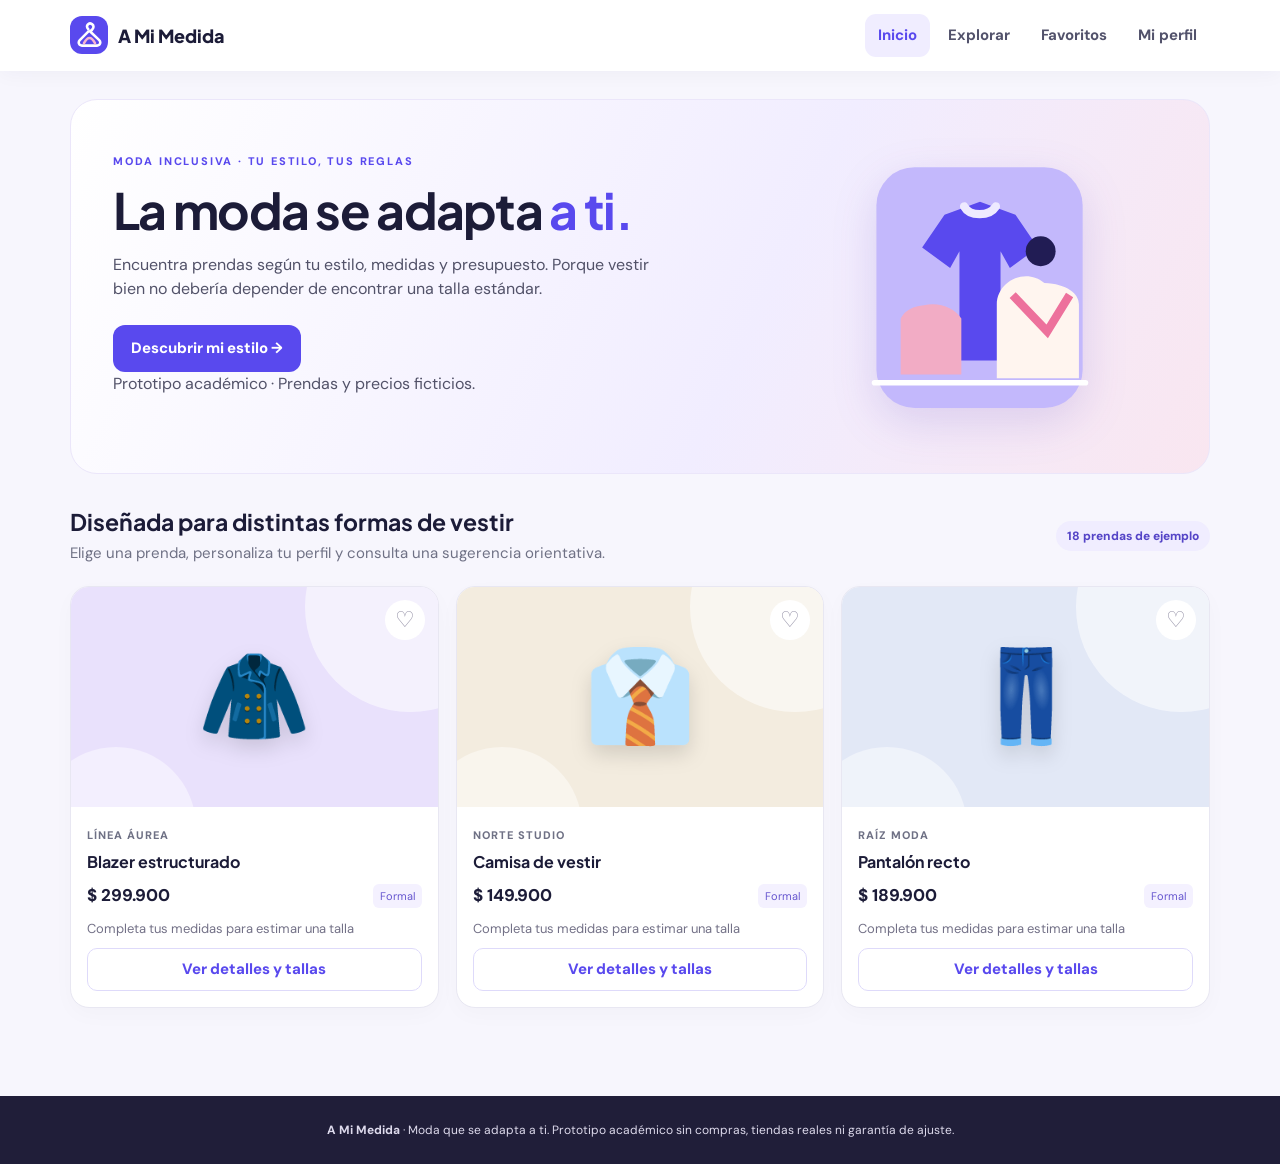
==== index.html @ e7fcc08e "Crear MVP funcional de A Mi Medida: catálogo, filtros, perfil y favoritos" ====
<!doctype html>
<html lang="es">
<head>
<meta charset="UTF-8">
<meta name="viewport" content="width=device-width,initial-scale=1">
<meta name="theme-color" content="#5949ee">
<meta name="description" content="A Mi Medida: descubre moda que se adapta a tu cuerpo, estilo y presupuesto. Prototipo universitario.">
<title>A Mi Medida | Moda que se adapta a ti</title>
<style>
@import url('https://fonts.googleapis.com/css2?family=DM+Sans:wght@400;500;600;700&family=Plus+Jakarta+Sans:wght@400;500;600;700;800&display=swap');
:root{--violet:#5949ee;--purple:#8250ee;--ink:#1c1c38;--muted:#6f7185;--soft:#f7f6fd;--pink:#ed719c;--border:#e8e7f2;--white:#fff}
*{box-sizing:border-box}html{scroll-behavior:smooth}body{margin:0;background:var(--soft);color:var(--ink);font:15px/1.5 'DM Sans',Arial,sans-serif}h1,h2,h3,.brand{font-family:'Plus Jakarta Sans',sans-serif}button,input,select{font:inherit}button{cursor:pointer}a{color:inherit;text-decoration:none}button:focus-visible,input:focus-visible,select:focus-visible{outline:3px solid #a39bff;outline-offset:2px}
.topbar{background:white;box-shadow:0 2px 20px #19183b0b;position:sticky;top:0;z-index:8}.header{max-width:1180px;margin:auto;padding:14px 20px;display:flex;align-items:center;justify-content:space-between;gap:20px}.brand{display:flex;align-items:center;gap:10px;font-size:18px;font-weight:800;white-space:nowrap}.mark{width:38px;height:38px;display:grid;place-items:center;border-radius:12px;background:var(--violet);color:white}.mark svg{width:27px}.nav{display:flex;align-items:center;gap:5px}.nav button{background:transparent;border:0;border-radius:11px;padding:10px 13px;color:#52526b;font-weight:700}.nav button.active,.nav button:hover{color:var(--violet);background:#f0edff}.shell{max-width:1180px;margin:0 auto;padding:28px 20px 50px}.hero{background:linear-gradient(115deg,#fff 0%,#f1edff 60%,#f9e6f0 100%);border:1px solid #ebe6fa;border-radius:27px;padding:42px;display:grid;grid-template-columns:1.4fr .8fr;align-items:center;gap:24px;overflow:hidden}.eyebrow{text-transform:uppercase;letter-spacing:1.8px;font-size:11px;font-weight:800;color:var(--violet)}h1{font-size:clamp(30px,4vw,50px);line-height:1.14;letter-spacing:-1.7px;margin:12px 0 15px}h1 span{color:var(--violet)}.hero p{max-width:560px;color:#525269;font-size:16px;margin:0 0 24px}.btn{border:0;border-radius:12px;padding:12px 18px;font-weight:800;background:var(--violet);color:white;display:inline-flex;align-items:center;justify-content:center;gap:7px}.btn:hover{background:#4436d0}.btn-light{background:white;color:var(--violet);border:1px solid #cfcafb}.btn-light:hover{background:#f5f2ff}.hero-graphic{display:flex;justify-content:center}.hero-graphic svg{width:min(100%,280px);filter:drop-shadow(0 14px 22px #4730b926)}.note{font-size:12px;color:#7a7790;margin:14px 0 0}.section-head{margin:31px 0 18px;display:flex;align-items:center;justify-content:space-between;gap:16px}.section-head h2{font-size:23px;margin:0}.section-head p{margin:3px 0;color:var(--muted)}.pill{border-radius:999px;background:#f0edff;color:#5545c7;font-size:12px;font-weight:800;padding:6px 11px;white-space:nowrap}.toolbar{display:grid;grid-template-columns:2fr repeat(3,1fr);gap:12px;background:white;border:1px solid var(--border);padding:16px;border-radius:18px;margin:16px 0}.field{display:flex;flex-direction:column;gap:5px}.field label{font-size:12px;font-weight:800;color:#595972}input,select{border:1px solid #dcdbe8;border-radius:10px;padding:12px;width:100%;color:var(--ink);background:white;min-width:0}.cards{display:grid;grid-template-columns:repeat(3,minmax(0,1fr));gap:17px}.card{border:1px solid var(--border);background:white;border-radius:19px;overflow:hidden;box-shadow:0 7px 22px #17173506}.art{height:220px;background:var(--shade);display:grid;place-items:center;position:relative;overflow:hidden}.art:before,.art:after{content:"";position:absolute;border-radius:50%;background:#fff8;width:210px;height:210px;top:-85px;right:-77px}.art:after{width:160px;height:160px;top:auto;right:auto;bottom:-100px;left:-35px;background:#ffffff70}.garment{position:relative;z-index:1;filter:drop-shadow(0 9px 10px #0002);font-size:90px;line-height:1}.fav{position:absolute;z-index:2;right:13px;top:13px;border:0;border-radius:50%;width:40px;height:40px;font-size:22px;color:#9693a8;background:#fff;display:grid;place-items:center}.fav.on{color:#e3538c}.card-body{padding:16px}.brandname{font-size:11px;text-transform:uppercase;letter-spacing:1px;font-weight:800;color:var(--muted)}.card h3{margin:5px 0 4px;font-size:16px}.meta{display:flex;justify-content:space-between;gap:10px;align-items:center;margin:9px 0}.price{font-size:17px;font-weight:800}.tag{display:inline-flex;align-items:center;border-radius:6px;background:#f4f1ff;color:#6656cf;font-size:11px;padding:4px 7px}.card p{color:#737187;font-size:13px;margin:10px 0}.details-btn{width:100%;border:1px solid #dedafa;background:white;color:var(--violet);font-weight:800;padding:9px;border-radius:10px}.details-btn:hover{background:#f5f2ff}.empty{text-align:center;background:white;border:1px dashed #ccc7e8;border-radius:16px;padding:50px 20px}.empty h3{margin:8px 0}.empty p{color:var(--muted)}.panel{max-width:770px;background:white;border:1px solid var(--border);border-radius:20px;padding:28px}.panel p{color:var(--muted)}.form-grid{display:grid;grid-template-columns:repeat(2,1fr);gap:16px}.form-actions{display:flex;gap:10px;margin-top:23px;flex-wrap:wrap}.form-note{background:#f5f2ff;color:#5d5690;padding:14px;border-radius:11px;font-size:13px;margin:16px 0}.success{color:#24805a;font-weight:700}.hidden{display:none!important}footer{background:#201e39;color:#dddaec;padding:25px 20px;margin-top:38px;text-align:center;font-size:12px}.modal-overlay{position:fixed;inset:0;background:#16122aaf;z-index:10;display:grid;place-items:center;padding:16px}.modal{background:white;max-width:660px;width:100%;max-height:93vh;overflow:auto;border-radius:20px;padding:28px;position:relative}.modal-close{position:absolute;top:12px;right:14px;border:0;background:#f3f1fc;border-radius:50%;height:36px;width:36px;font-size:22px}.detail-top{display:grid;grid-template-columns:170px 1fr;gap:23px;align-items:center}.detail-art{border-radius:15px;min-height:200px;display:grid;place-items:center;font-size:88px;background:var(--shade)}.small{font-size:12px;color:var(--muted)}.sizes{border-collapse:collapse;width:100%;font-size:13px;margin:14px 0}.sizes td,.sizes th{border-bottom:1px solid var(--border);padding:8px;text-align:left}.sizes th{background:#f8f7fc}.notice{border-radius:10px;padding:12px 14px;background:#fff8e9;font-size:13px;color:#805e25}.sr{position:absolute;clip:rect(0,0,0,0);width:1px;height:1px;overflow:hidden}
@media(max-width:900px){.toolbar{grid-template-columns:1fr 1fr}.cards{grid-template-columns:repeat(2,minmax(0,1fr))}.hero{grid-template-columns:1fr .6fr;padding:30px}}@media(max-width:590px){.header{flex-wrap:wrap;padding:10px 14px}.brand{font-size:16px}.nav{width:100%;justify-content:space-between}.nav button{padding:8px;font-size:12px}.shell{padding:18px 13px 32px}.hero{grid-template-columns:1fr;padding:27px 24px}.hero-graphic{display:none}.toolbar{grid-template-columns:1fr 1fr;padding:11px;gap:9px}.toolbar .field:first-child{grid-column:1/-1}.cards{grid-template-columns:1fr 1fr;gap:10px}.art{height:155px}.garment{font-size:64px}.card-body{padding:12px}.card h3{font-size:14px}.price{font-size:14px}.tag{font-size:10px}.section-head h2{font-size:20px}.form-grid{grid-template-columns:1fr}.panel{padding:19px}.detail-top{grid-template-columns:1fr}.detail-art{min-height:160px}.modal{padding:20px}}
</style>
</head>
<body>
<header class="topbar"><div class="header">
<a class="brand" href="#" aria-label="A Mi Medida - inicio"><span class="mark"><svg viewBox="0 0 64 64" fill="none" aria-hidden="true"><path d="M29 17c-7-8 1-17 9-12 7 5 2 14-5 17l22 21c5 5 2 13-5 13H14c-7 0-10-8-5-13l20-20" stroke="currentColor" stroke-width="6" stroke-linecap="round" stroke-linejoin="round"/><path d="M19 50c9-16 17-16 26 0" stroke="#f5b5d0" stroke-width="6" stroke-linecap="round"/></svg></span><span>A Mi Medida</span></a>
<nav class="nav" aria-label="Navegación principal">
<button data-page="home" class="active">Inicio</button><button data-page="catalog">Explorar</button><button data-page="favorites">Favoritos <span id="favcount"></span></button><button data-page="profile">Mi perfil</button>
</nav></div></header>
<main class="shell">
<section id="home">
<div class="hero"><div><div class="eyebrow">Moda inclusiva · Tu estilo, tus reglas</div><h1>La moda se adapta <span>a ti.</span></h1><p>Encuentra prendas según tu estilo, medidas y presupuesto. Porque vestir bien no debería depender de encontrar una talla estándar.</p><button class="btn" id="start">Descubrir mi estilo →</button><p class="note">Prototipo académico · Prendas y precios ficticios.</p></div>
<div class="hero-graphic" aria-hidden="true"><svg viewBox="0 0 300 310" fill="none"><rect x="39" y="27" width="221" height="258" rx="41" fill="#c3b8fc"/><path d="M112 78l38-14 38 14 24 35-30 22-10-18v117h-44V117l-10 18-30-22 24-35z" fill="#5949ee"/><path d="M133 69c6 11 27 11 34 0" stroke="#eeeaff" stroke-width="9" stroke-linecap="round"/><path d="M90 175c16-4 33 3 40 14v60H65v-60c5-9 14-13 25-14z" fill="#f2acc5"/><path d="M219 151c-20-17-51-2-51 23v79h88v-79c0-12-13-22-37-23z" fill="#fff5ef"/><path d="M185 164l37 39 24-39" stroke="#ed719c" stroke-width="9"/><circle cx="215" cy="117" r="16" fill="#211c54"/><path d="M37 258h226" stroke="#fff" stroke-width="6" stroke-linecap="round"/></svg></div></div>
<div class="section-head"><div><h2>Diseñada para distintas formas de vestir</h2><p>Elige una prenda, personaliza tu perfil y consulta una sugerencia orientativa.</p></div><span class="pill">18 prendas de ejemplo</span></div>
<div id="featured" class="cards"></div>
</section>
<section id="catalog" class="hidden">
<div class="section-head"><div><h2>Explorar prendas</h2><p>Descubre opciones que encajan con lo que buscas.</p></div><span id="results" class="pill"></span></div>
<div class="toolbar">
<div class="field"><label for="q">Buscar prenda o marca</label><input id="q" placeholder="Ej.: blazer, camisa, urbano"></div>
<div class="field"><label for="style">Estilo</label><select id="style"><option value="all">Todos</option><option>Formal</option><option>Casual</option><option>Urbano</option><option>Deportivo</option></select></div>
<div class="field"><label for="type">Categoría</label><select id="type"><option value="all">Todas</option><option>Camisas</option><option>Pantalones</option><option>Chaquetas</option><option>Camisetas</option></select></div>
<div class="field"><label for="budget">Presupuesto máximo</label><select id="budget"><option value="999999">Cualquier precio</option><option value="100000">$100.000</option><option value="200000">$200.000</option><option value="300000">$300.000</option><option value="500000">$500.000</option></select></div>
</div><div id="products" class="cards"></div>
</section>
<section id="favorites" class="hidden"><div class="section-head"><div><h2>Mis favoritos</h2><p>Guarda y compara tus prendas preferidas.</p></div></div><div id="saved" class="cards"></div></section>
<section id="profile" class="hidden">
<div class="section-head"><div><h2>Mi perfil de estilo</h2><p>Solo completa los campos que te resulten útiles.</p></div></div>
<form id="profileform" class="panel">
<div class="form-note">Tus medidas se guardan únicamente en este navegador, no se envían a ningún servidor. Para un dispositivo compartido, evita usar datos personales reales.</div>
<div class="form-grid">
<div class="field"><label for="height">Estatura (cm)</label><input id="height" type="number" min="100" max="230" placeholder="Ej.: 175"></div>
<div class="field"><label for="chest">Pecho (cm)</label><input id="chest" type="number" min="50" max="200" placeholder="Ej.: 110"></div>
<div class="field"><label for="waist">Cintura (cm)</label><input id="waist" type="number" min="50" max="200" placeholder="Ej.: 100"></div>
<div class="field"><label for="hips">Cadera (cm)</label><input id="hips" type="number" min="50" max="210" placeholder="Ej.: 112"></div>
<div class="field"><label for="fit">Cómo prefieres que te quede la ropa</label><select id="fit"><option value="regular">Regular / cómodo</option><option value="loose">Holgado</option><option value="fitted">Más ajustado</option></select></div>
<div class="field"><label for="preferred">Estilo preferido</label><select id="preferred"><option>Formal</option><option>Casual</option><option>Urbano</option><option>Deportivo</option></select></div>
</div><div class="form-actions"><button type="submit" class="btn">Guardar perfil</button><button type="button" id="example" class="btn btn-light">Cargar ejemplo</button><button type="button" id="clear" class="btn btn-light">Borrar datos</button></div>
<p id="profilemsg" class="small" aria-live="polite"></p></form>
</section>
</main>
<footer><strong>A Mi Medida</strong> · Moda que se adapta a ti. Prototipo académico sin compras, tiendas reales ni garantía de ajuste.</footer>
<div id="overlay" class="modal-overlay hidden" role="presentation"><div class="modal" role="dialog" aria-modal="true" aria-labelledby="detailtitle"><button class="modal-close" id="close" aria-label="Cerrar">×</button><div id="detail"></div></div></div>
<script>
const catalog=[
['1','Blazer estructurado','Línea Áurea','Chaquetas','Formal',299900,'🧥','#e9e1fc'],
['2','Camisa de vestir','Norte Studio','Camisas','Formal',149900,'👔','#f3ecdf'],
['3','Pantalón recto','Raíz Moda','Pantalones','Formal',189900,'👖','#e2e8f6'],
['4','Chaqueta casual','Distrito Textil','Chaquetas','Casual',239900,'🧥','#f1e9df'],
['5','Camiseta esencial','Raíz Moda','Camisetas','Casual',79900,'👕','#e4eff2'],
['6','Jeans de corte relajado','Norte Studio','Pantalones','Casual',179900,'👖','#e6e3fa'],
['7','Sobrecamisa urbana','Distrito Textil','Camisas','Urbano',169900,'🥼','#fde8eb'],
['8','Pantalón cargo','Línea Áurea','Pantalones','Urbano',209900,'👖','#ede4d7'],
['9','Camiseta gráfica','Norte Studio','Camisetas','Urbano',99900,'👕','#f6e2f1'],
['10','Chaqueta deportiva','Raíz Moda','Chaquetas','Deportivo',199900,'🧥','#ddf0ef'],
['11','Pantalón jogger','Distrito Textil','Pantalones','Deportivo',129900,'👖','#e7e9f2'],
['12','Camiseta deportiva','Línea Áurea','Camisetas','Deportivo',89900,'👕','#e2f1de'],
['13','Blazer de lino','Distrito Textil','Chaquetas','Formal',349900,'🧥','#f1e9e1'],
['14','Camisa Oxford','Línea Áurea','Camisas','Casual',159900,'👔','#e4eaf5'],
['15','Pantalón chino','Norte Studio','Pantalones','Casual',169900,'👖','#f2ebdc'],
['16','Camisa oversize','Raíz Moda','Camisas','Urbano',139900,'👕','#ece2ef'],
['17','Chaqueta cortavientos','Norte Studio','Chaquetas','Deportivo',249900,'🧥','#e4f3fa'],
['18','Camiseta cuello alto','Distrito Textil','Camisetas','Formal',119900,'👕','#eee7f9']
].map(([id,name,brand,category,style,price,emoji,shade])=>({id,name,brand,category,style,price,emoji,shade}));
const charts={
top:{S:[94,86],M:[102,94],L:[110,102],XL:[120,112],'2XL':[132,124],'3XL':[146,138]},
bottom:{S:[80,98],M:[88,106],L:[98,116],XL:[108,126],'2XL':[120,138],'3XL':[134,152]}
};
const $=s=>document.querySelector(s);
const money=v=>new Intl.NumberFormat('es-CO',{style:'currency',currency:'COP',maximumFractionDigits:0}).format(v);
const safeJSON=(key,fallback)=>{try{return JSON.parse(localStorage.getItem(key))||fallback}catch(e){return fallback}};
let profile=safeJSON('amm-profile',{}),favorites=safeJSON('amm-favorites',[]);
const isBottom=p=>p.category==='Pantalones';
function suggest(p){
const bottom=isBottom(p),dims=bottom?['waist','hips']:['chest','waist'],values=dims.map(d=>Number(profile[d])||0);
if(values.some(v=>!v))return 'Completa tus medidas para estimar una talla';
const allowance=profile.fit==='loose'?8:profile.fit==='fitted'?0:4;
const sizes=bottom?charts.bottom:charts.top;
for(const [size,limit] of Object.entries(sizes))if(values.every((v,i)=>v+allowance<=limit[i]))return 'Talla orientativa: '+size;
return 'Sin talla sugerida en el rango de demostración';
}
function card(p){
const loved=favorites.includes(p.id);
return '<article class="card"><div class="art" style="--shade:'+p.shade+'"><span class="garment" role="img" aria-label="'+p.category+'">'+p.emoji+'</span><button class="fav '+(loved?'on':'')+'" data-fav="'+p.id+'" aria-label="'+(loved?'Quitar de':'Agregar a')+' favoritos">'+(loved?'♥':'♡')+'</button></div><div class="card-body"><span class="brandname">'+p.brand+'</span><h3>'+p.name+'</h3><div class="meta"><span class="price">'+money(p.price)+'</span><span class="tag">'+p.style+'</span></div><p>'+suggest(p)+'</p><button class="details-btn" data-detail="'+p.id+'">Ver detalles y tallas</button></div></article>';
}
function empty(title,body){return '<div class="empty" style="grid-column:1/-1"><h3>'+title+'</h3><p>'+body+'</p></div>'}
function draw(){
$('#featured').innerHTML=catalog.slice(0,3).map(card).join('');
const q=$('#q').value.toLowerCase().trim(),style=$('#style').value,type=$('#type').value,amount=Number($('#budget').value);
const matched=catalog.filter(p=>(p.name+' '+p.brand+' '+p.style).toLowerCase().includes(q)&&(style==='all'||p.style===style)&&(type==='all'||p.category===type)&&p.price<=amount);
$('#results').textContent=matched.length+' resultados';
$('#products').innerHTML=matched.length?matched.map(card).join(''):empty('Sin resultados','Prueba otros filtros o aumenta el presupuesto.');
const stored=catalog.filter(p=>favorites.includes(p.id));
$('#saved').innerHTML=stored.length?stored.map(card).join(''):empty('Todavía no tienes favoritos','Explora el catálogo y presiona el corazón de una prenda.');
$('#favcount').textContent=favorites.length?'('+favorites.length+')':'';
}
function page(view){
document.querySelectorAll('main>section').forEach(x=>x.classList.toggle('hidden',x.id!==view));
document.querySelectorAll('[data-page]').forEach(x=>x.classList.toggle('active',x.dataset.page===view));
window.scrollTo({top:0,behavior:'smooth'});draw();
}
document.querySelectorAll('[data-page]').forEach(b=>b.addEventListener('click',()=>page(b.dataset.page)));
$('#start').addEventListener('click',()=>page('catalog'));
['q','style','type','budget'].forEach(id=>$('#'+id).addEventListener(id==='q'?'input':'change',draw));
document.body.addEventListener('click',e=>{
let b=e.target.closest('[data-fav],[data-detail]');if(!b)return;
if(b.dataset.fav){const id=b.dataset.fav;favorites=favorites.includes(id)?favorites.filter(x=>x!==id):[...favorites,id];localStorage.setItem('amm-favorites',JSON.stringify(favorites));draw();}
if(b.dataset.detail)details(b.dataset.detail);
});
function details(id){
const p=catalog.find(item=>item.id===id);if(!p)return;
const bottom=isBottom(p),sizes=bottom?charts.bottom:charts.top,dims=bottom?['Cintura','Cadera']:['Pecho','Cintura'];
$('#detail').innerHTML='<div class="detail-top"><div class="detail-art" style="--shade:'+p.shade+'">'+p.emoji+'</div><div><span class="brandname">'+p.brand+'</span><h2 id="detailtitle">'+p.name+'</h2><p>'+p.style+' · '+p.category+'</p><h3>'+money(p.price)+'</h3><span class="tag">'+suggest(p)+'</span></div></div><h3>Tabla de tallas ilustrativa (cm)</h3><p class="small">Medidas inventadas para explicar el algoritmo. No corresponden a ninguna marca real.</p><table class="sizes"><thead><tr><th>Talla</th><th>'+dims[0]+'</th><th>'+dims[1]+'</th></tr></thead><tbody>'+Object.entries(sizes).map(([s,v])=>'<tr><td>'+s+'</td><td>'+v[0]+'</td><td>'+v[1]+'</td></tr>').join('')+'</tbody></table><p class="notice">La recomendación no asegura ajuste, comodidad ni disponibilidad. Este producto no está a la venta.</p><button class="btn btn-light" id="goto-profile">Actualizar mis medidas</button>';
$('#overlay').classList.remove('hidden');$('#close').focus();
$('#goto-profile').onclick=()=>{$('#overlay').classList.add('hidden');page('profile')};
}
$('#close').onclick=()=>$('#overlay').classList.add('hidden');
$('#overlay').addEventListener('click',e=>{if(e.target.id==='overlay')$('#overlay').classList.add('hidden')});
document.addEventListener('keydown',e=>{if(e.key==='Escape')$('#overlay').classList.add('hidden')});
const ids=['height','chest','waist','hips','fit','preferred'];
function fill(){ids.forEach(id=>{if(profile[id]!==undefined)$('#'+id).value=profile[id]})}
function save(){
const result={};ids.forEach(id=>{const el=$('#'+id);result[id]=el.type==='number'?(el.value?Number(el.value):''):el.value});
profile=result;localStorage.setItem('amm-profile',JSON.stringify(profile));$('#profilemsg').textContent='Perfil guardado en este navegador.';$('#profilemsg').className='success';draw();
}
$('#profileform').addEventListener('submit',e=>{e.preventDefault();save()});
$('#example').onclick=()=>{profile={height:180,chest:110,waist:99,hips:113,fit:'regular',preferred:'Formal'};fill();save()};
$('#clear').onclick=()=>{profile={};localStorage.removeItem('amm-profile');$('#profileform').reset();$('#profilemsg').textContent='Medidas eliminadas de este navegador.';draw()};
fill();draw();
</script>
</body>
</html>
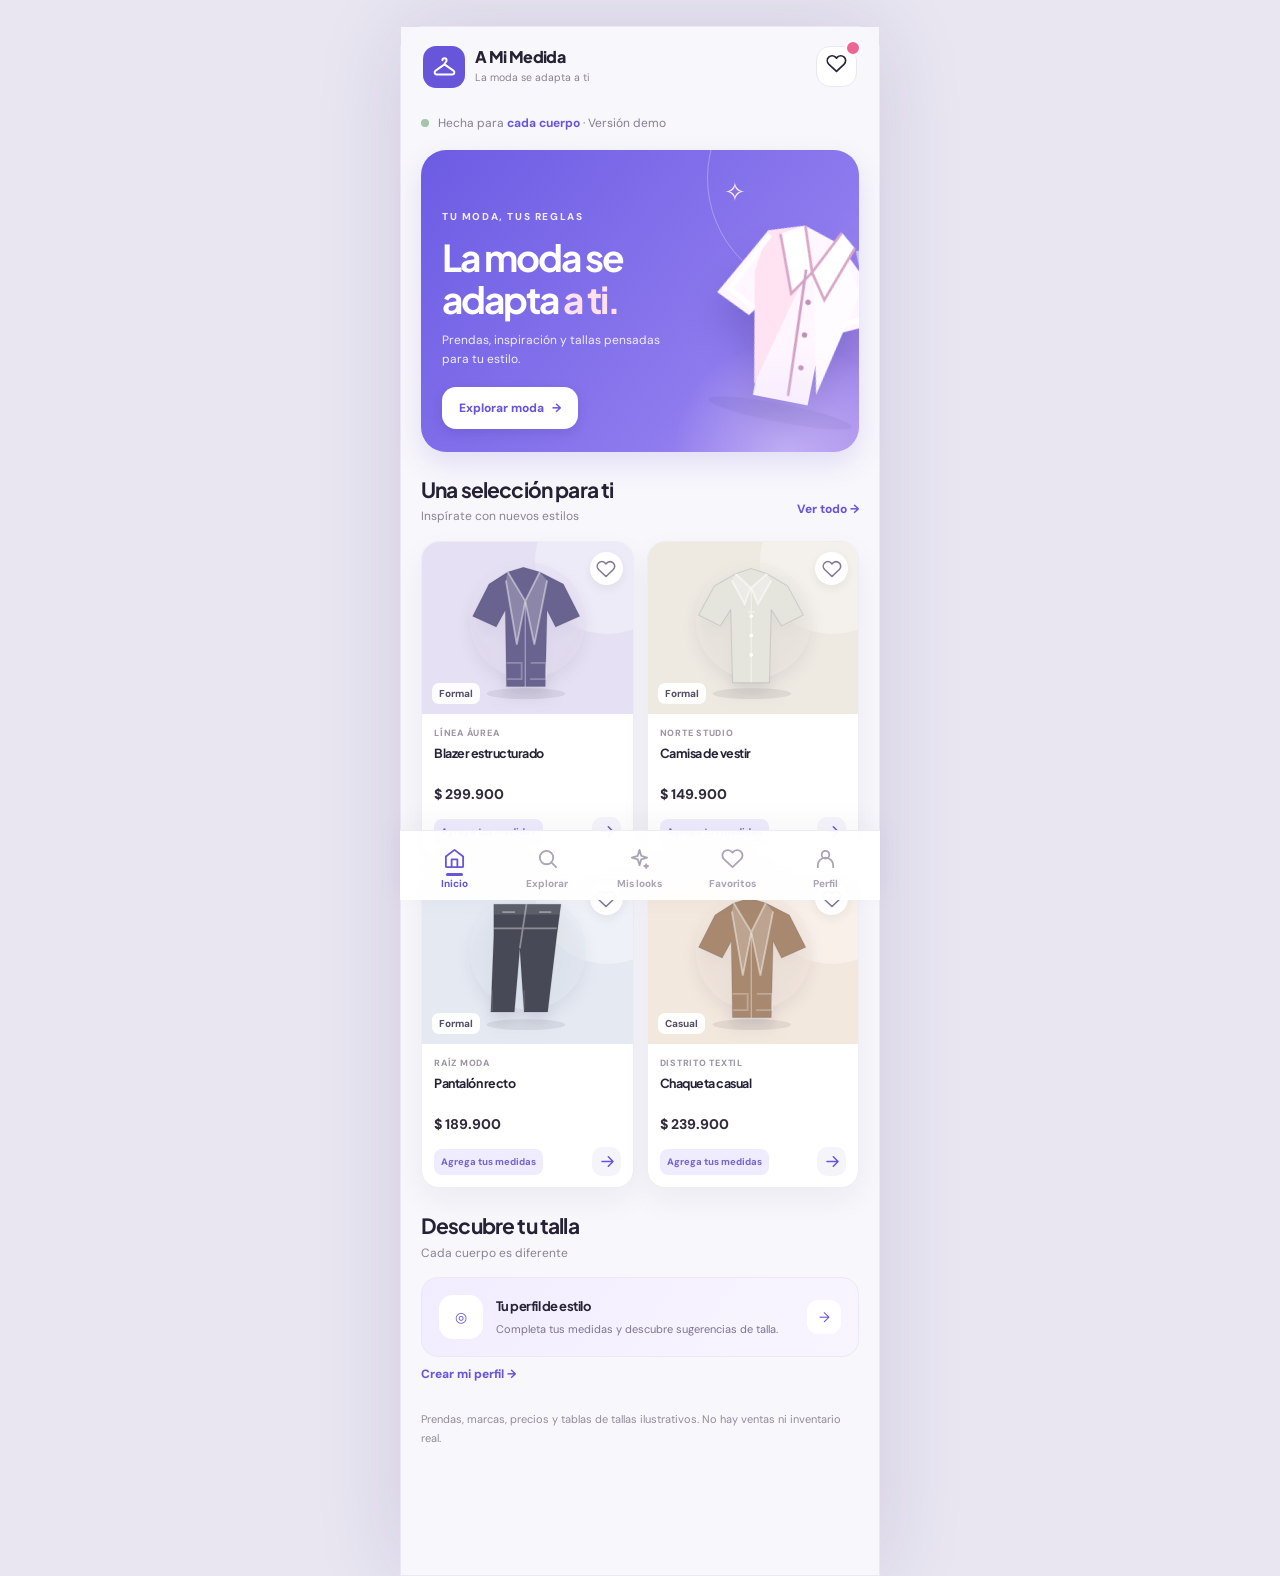
==== commit 3cf7ce04: "Rediseñar A Mi Medida como PWA móvil instalable" ====
--- a/index.html
+++ b/index.html
@@ -1,145 +1,104 @@
 <!doctype html>
 <html lang="es">
 <head>
-<meta charset="UTF-8">
-<meta name="viewport" content="width=device-width,initial-scale=1">
-<meta name="theme-color" content="#5949ee">
-<meta name="description" content="A Mi Medida: descubre moda que se adapta a tu cuerpo, estilo y presupuesto. Prototipo universitario.">
-<title>A Mi Medida | Moda que se adapta a ti</title>
-<style>
-@import url('https://fonts.googleapis.com/css2?family=DM+Sans:wght@400;500;600;700&family=Plus+Jakarta+Sans:wght@400;500;600;700;800&display=swap');
-:root{--violet:#5949ee;--purple:#8250ee;--ink:#1c1c38;--muted:#6f7185;--soft:#f7f6fd;--pink:#ed719c;--border:#e8e7f2;--white:#fff}
-*{box-sizing:border-box}html{scroll-behavior:smooth}body{margin:0;background:var(--soft);color:var(--ink);font:15px/1.5 'DM Sans',Arial,sans-serif}h1,h2,h3,.brand{font-family:'Plus Jakarta Sans',sans-serif}button,input,select{font:inherit}button{cursor:pointer}a{color:inherit;text-decoration:none}button:focus-visible,input:focus-visible,select:focus-visible{outline:3px solid #a39bff;outline-offset:2px}
-.topbar{background:white;box-shadow:0 2px 20px #19183b0b;position:sticky;top:0;z-index:8}.header{max-width:1180px;margin:auto;padding:14px 20px;display:flex;align-items:center;justify-content:space-between;gap:20px}.brand{display:flex;align-items:center;gap:10px;font-size:18px;font-weight:800;white-space:nowrap}.mark{width:38px;height:38px;display:grid;place-items:center;border-radius:12px;background:var(--violet);color:white}.mark svg{width:27px}.nav{display:flex;align-items:center;gap:5px}.nav button{background:transparent;border:0;border-radius:11px;padding:10px 13px;color:#52526b;font-weight:700}.nav button.active,.nav button:hover{color:var(--violet);background:#f0edff}.shell{max-width:1180px;margin:0 auto;padding:28px 20px 50px}.hero{background:linear-gradient(115deg,#fff 0%,#f1edff 60%,#f9e6f0 100%);border:1px solid #ebe6fa;border-radius:27px;padding:42px;display:grid;grid-template-columns:1.4fr .8fr;align-items:center;gap:24px;overflow:hidden}.eyebrow{text-transform:uppercase;letter-spacing:1.8px;font-size:11px;font-weight:800;color:var(--violet)}h1{font-size:clamp(30px,4vw,50px);line-height:1.14;letter-spacing:-1.7px;margin:12px 0 15px}h1 span{color:var(--violet)}.hero p{max-width:560px;color:#525269;font-size:16px;margin:0 0 24px}.btn{border:0;border-radius:12px;padding:12px 18px;font-weight:800;background:var(--violet);color:white;display:inline-flex;align-items:center;justify-content:center;gap:7px}.btn:hover{background:#4436d0}.btn-light{background:white;color:var(--violet);border:1px solid #cfcafb}.btn-light:hover{background:#f5f2ff}.hero-graphic{display:flex;justify-content:center}.hero-graphic svg{width:min(100%,280px);filter:drop-shadow(0 14px 22px #4730b926)}.note{font-size:12px;color:#7a7790;margin:14px 0 0}.section-head{margin:31px 0 18px;display:flex;align-items:center;justify-content:space-between;gap:16px}.section-head h2{font-size:23px;margin:0}.section-head p{margin:3px 0;color:var(--muted)}.pill{border-radius:999px;background:#f0edff;color:#5545c7;font-size:12px;font-weight:800;padding:6px 11px;white-space:nowrap}.toolbar{display:grid;grid-template-columns:2fr repeat(3,1fr);gap:12px;background:white;border:1px solid var(--border);padding:16px;border-radius:18px;margin:16px 0}.field{display:flex;flex-direction:column;gap:5px}.field label{font-size:12px;font-weight:800;color:#595972}input,select{border:1px solid #dcdbe8;border-radius:10px;padding:12px;width:100%;color:var(--ink);background:white;min-width:0}.cards{display:grid;grid-template-columns:repeat(3,minmax(0,1fr));gap:17px}.card{border:1px solid var(--border);background:white;border-radius:19px;overflow:hidden;box-shadow:0 7px 22px #17173506}.art{height:220px;background:var(--shade);display:grid;place-items:center;position:relative;overflow:hidden}.art:before,.art:after{content:"";position:absolute;border-radius:50%;background:#fff8;width:210px;height:210px;top:-85px;right:-77px}.art:after{width:160px;height:160px;top:auto;right:auto;bottom:-100px;left:-35px;background:#ffffff70}.garment{position:relative;z-index:1;filter:drop-shadow(0 9px 10px #0002);font-size:90px;line-height:1}.fav{position:absolute;z-index:2;right:13px;top:13px;border:0;border-radius:50%;width:40px;height:40px;font-size:22px;color:#9693a8;background:#fff;display:grid;place-items:center}.fav.on{color:#e3538c}.card-body{padding:16px}.brandname{font-size:11px;text-transform:uppercase;letter-spacing:1px;font-weight:800;color:var(--muted)}.card h3{margin:5px 0 4px;font-size:16px}.meta{display:flex;justify-content:space-between;gap:10px;align-items:center;margin:9px 0}.price{font-size:17px;font-weight:800}.tag{display:inline-flex;align-items:center;border-radius:6px;background:#f4f1ff;color:#6656cf;font-size:11px;padding:4px 7px}.card p{color:#737187;font-size:13px;margin:10px 0}.details-btn{width:100%;border:1px solid #dedafa;background:white;color:var(--violet);font-weight:800;padding:9px;border-radius:10px}.details-btn:hover{background:#f5f2ff}.empty{text-align:center;background:white;border:1px dashed #ccc7e8;border-radius:16px;padding:50px 20px}.empty h3{margin:8px 0}.empty p{color:var(--muted)}.panel{max-width:770px;background:white;border:1px solid var(--border);border-radius:20px;padding:28px}.panel p{color:var(--muted)}.form-grid{display:grid;grid-template-columns:repeat(2,1fr);gap:16px}.form-actions{display:flex;gap:10px;margin-top:23px;flex-wrap:wrap}.form-note{background:#f5f2ff;color:#5d5690;padding:14px;border-radius:11px;font-size:13px;margin:16px 0}.success{color:#24805a;font-weight:700}.hidden{display:none!important}footer{background:#201e39;color:#dddaec;padding:25px 20px;margin-top:38px;text-align:center;font-size:12px}.modal-overlay{position:fixed;inset:0;background:#16122aaf;z-index:10;display:grid;place-items:center;padding:16px}.modal{background:white;max-width:660px;width:100%;max-height:93vh;overflow:auto;border-radius:20px;padding:28px;position:relative}.modal-close{position:absolute;top:12px;right:14px;border:0;background:#f3f1fc;border-radius:50%;height:36px;width:36px;font-size:22px}.detail-top{display:grid;grid-template-columns:170px 1fr;gap:23px;align-items:center}.detail-art{border-radius:15px;min-height:200px;display:grid;place-items:center;font-size:88px;background:var(--shade)}.small{font-size:12px;color:var(--muted)}.sizes{border-collapse:collapse;width:100%;font-size:13px;margin:14px 0}.sizes td,.sizes th{border-bottom:1px solid var(--border);padding:8px;text-align:left}.sizes th{background:#f8f7fc}.notice{border-radius:10px;padding:12px 14px;background:#fff8e9;font-size:13px;color:#805e25}.sr{position:absolute;clip:rect(0,0,0,0);width:1px;height:1px;overflow:hidden}
-@media(max-width:900px){.toolbar{grid-template-columns:1fr 1fr}.cards{grid-template-columns:repeat(2,minmax(0,1fr))}.hero{grid-template-columns:1fr .6fr;padding:30px}}@media(max-width:590px){.header{flex-wrap:wrap;padding:10px 14px}.brand{font-size:16px}.nav{width:100%;justify-content:space-between}.nav button{padding:8px;font-size:12px}.shell{padding:18px 13px 32px}.hero{grid-template-columns:1fr;padding:27px 24px}.hero-graphic{display:none}.toolbar{grid-template-columns:1fr 1fr;padding:11px;gap:9px}.toolbar .field:first-child{grid-column:1/-1}.cards{grid-template-columns:1fr 1fr;gap:10px}.art{height:155px}.garment{font-size:64px}.card-body{padding:12px}.card h3{font-size:14px}.price{font-size:14px}.tag{font-size:10px}.section-head h2{font-size:20px}.form-grid{grid-template-columns:1fr}.panel{padding:19px}.detail-top{grid-template-columns:1fr}.detail-art{min-height:160px}.modal{padding:20px}}
-</style>
+<meta charset="utf-8">
+<meta name="viewport" content="width=device-width,initial-scale=1,viewport-fit=cover">
+<meta name="theme-color" content="#f8f7fb">
+<meta name="description" content="A Mi Medida: moda inclusiva, looks y tallas orientativas según tu estilo y medidas. Prototipo académico.">
+<meta name="apple-mobile-web-app-capable" content="yes">
+<meta name="apple-mobile-web-app-status-bar-style" content="default">
+<meta name="apple-mobile-web-app-title" content="A Mi Medida">
+<meta name="mobile-web-app-capable" content="yes">
+<meta name="color-scheme" content="light">
+<link rel="manifest" href="./manifest.webmanifest">
+<link rel="icon" type="image/png" sizes="192x192" href="./icons/icon-192.png">
+<link rel="apple-touch-icon" sizes="192x192" href="./icons/icon-192.png">
+<link rel="stylesheet" href="./styles.css">
+<title>A Mi Medida — Tu estilo, tus reglas</title>
 </head>
 <body>
-<header class="topbar"><div class="header">
-<a class="brand" href="#" aria-label="A Mi Medida - inicio"><span class="mark"><svg viewBox="0 0 64 64" fill="none" aria-hidden="true"><path d="M29 17c-7-8 1-17 9-12 7 5 2 14-5 17l22 21c5 5 2 13-5 13H14c-7 0-10-8-5-13l20-20" stroke="currentColor" stroke-width="6" stroke-linecap="round" stroke-linejoin="round"/><path d="M19 50c9-16 17-16 26 0" stroke="#f5b5d0" stroke-width="6" stroke-linecap="round"/></svg></span><span>A Mi Medida</span></a>
-<nav class="nav" aria-label="Navegación principal">
-<button data-page="home" class="active">Inicio</button><button data-page="catalog">Explorar</button><button data-page="favorites">Favoritos <span id="favcount"></span></button><button data-page="profile">Mi perfil</button>
-</nav></div></header>
-<main class="shell">
-<section id="home">
-<div class="hero"><div><div class="eyebrow">Moda inclusiva · Tu estilo, tus reglas</div><h1>La moda se adapta <span>a ti.</span></h1><p>Encuentra prendas según tu estilo, medidas y presupuesto. Porque vestir bien no debería depender de encontrar una talla estándar.</p><button class="btn" id="start">Descubrir mi estilo →</button><p class="note">Prototipo académico · Prendas y precios ficticios.</p></div>
-<div class="hero-graphic" aria-hidden="true"><svg viewBox="0 0 300 310" fill="none"><rect x="39" y="27" width="221" height="258" rx="41" fill="#c3b8fc"/><path d="M112 78l38-14 38 14 24 35-30 22-10-18v117h-44V117l-10 18-30-22 24-35z" fill="#5949ee"/><path d="M133 69c6 11 27 11 34 0" stroke="#eeeaff" stroke-width="9" stroke-linecap="round"/><path d="M90 175c16-4 33 3 40 14v60H65v-60c5-9 14-13 25-14z" fill="#f2acc5"/><path d="M219 151c-20-17-51-2-51 23v79h88v-79c0-12-13-22-37-23z" fill="#fff5ef"/><path d="M185 164l37 39 24-39" stroke="#ed719c" stroke-width="9"/><circle cx="215" cy="117" r="16" fill="#211c54"/><path d="M37 258h226" stroke="#fff" stroke-width="6" stroke-linecap="round"/></svg></div></div>
-<div class="section-head"><div><h2>Diseñada para distintas formas de vestir</h2><p>Elige una prenda, personaliza tu perfil y consulta una sugerencia orientativa.</p></div><span class="pill">18 prendas de ejemplo</span></div>
-<div id="featured" class="cards"></div>
+<div class="app-shell">
+<header class="app-header"><div class="brand"><span class="brand-symbol" id="header-mark" aria-hidden="true">✦</span><span><strong class="brand-name" id="top-title">A Mi Medida</strong><small class="brand-tagline" id="top-subtitle">La moda se adapta a ti</small></span></div><button type="button" class="header-heart" data-go="favorites" aria-label="Ver favoritos"><span id="header-fav-icon" aria-hidden="true">♡</span><span class="heart-count" data-fav-count></span></button></header>
+<main id="main-content">
+<section class="screen screen-active" data-screen="home" aria-labelledby="welcome-title">
+<div class="intro-row"><span class="intro-dot"></span><span>Hecha para <strong>cada cuerpo</strong> · Versión demo</span></div>
+<div class="hero"><div class="hero-copy"><span class="subtle-label">TU MODA, TUS REGLAS</span><h1 id="welcome-title">La moda se adapta <span>a ti.</span></h1><p>Prendas, inspiración y tallas pensadas para tu estilo.</p><button class="white-button" data-go="explore">Explorar moda <span aria-hidden="true">→</span></button></div>
+<div class="hero-illustration" aria-hidden="true"><svg viewBox="0 0 210 260" xmlns="http://www.w3.org/2000/svg"><ellipse cx="106" cy="241" rx="80" ry="10" fill="#423a87" opacity=".13"/><path d="M55 47 94 34l41 13 37 35 21 42-38 18-20-27-1 112H73l-1-112-20 27-39-18 23-42z" fill="#f4e2ed"/><path d="M55 47 94 34l12 45-34 136L49 94z" fill="#f5d0de"/><path d="M135 47 135 35 112 79 141 214l26-119z" fill="#ffe7ef"/><path d="M94 34 111 83l-18 27-24-62m66-14-24 49 19 27 22-62" fill="#f9f2ff" stroke="#c59ab6" stroke-width="3"/><path d="m104 81 7 140" stroke="#be93b3" stroke-width="3"/><circle cx="113" cy="116" r="3" fill="#aa87a4"/><circle cx="116" cy="152" r="3" fill="#aa87a4"/><circle cx="119" cy="188" r="3" fill="#aa87a4"/><path d="m58 51-32 67 30 15m100-83 29 68-29 14" stroke="#fff" stroke-opacity=".54" stroke-width="5" fill="none"/></svg></div><span class="hero-spark" aria-hidden="true">✧</span></div>
+<div class="section-title"><div><h2>Una selección para ti</h2><p>Inspírate con nuevos estilos</p></div><button class="text-link" data-go="explore">Ver todo →</button></div>
+<div class="product-grid" id="home-picks"></div>
+<div class="section-title"><div><h2>Descubre tu talla</h2><p>Cada cuerpo es diferente</p></div></div>
+<div class="profile-banner"><span class="profile-banner-symbol" aria-hidden="true">◎</span><div><h3>Tu perfil de estilo</h3><p id="home-profile-text">Completa tus medidas y personaliza tus resultados.</p></div><button type="button" data-go="profile" aria-label="Abrir mi perfil">→</button></div>
+<button type="button" class="text-link" data-go="profile"><span id="home-profile-cta">Crear mi perfil</span> →</button>
+<p class="disclaimer">Prendas, marcas, precios y tablas de tallas ilustrativos. No hay ventas ni inventario real.</p>
 </section>
-<section id="catalog" class="hidden">
-<div class="section-head"><div><h2>Explorar prendas</h2><p>Descubre opciones que encajan con lo que buscas.</p></div><span id="results" class="pill"></span></div>
-<div class="toolbar">
-<div class="field"><label for="q">Buscar prenda o marca</label><input id="q" placeholder="Ej.: blazer, camisa, urbano"></div>
-<div class="field"><label for="style">Estilo</label><select id="style"><option value="all">Todos</option><option>Formal</option><option>Casual</option><option>Urbano</option><option>Deportivo</option></select></div>
-<div class="field"><label for="type">Categoría</label><select id="type"><option value="all">Todas</option><option>Camisas</option><option>Pantalones</option><option>Chaquetas</option><option>Camisetas</option></select></div>
-<div class="field"><label for="budget">Presupuesto máximo</label><select id="budget"><option value="999999">Cualquier precio</option><option value="100000">$100.000</option><option value="200000">$200.000</option><option value="300000">$300.000</option><option value="500000">$500.000</option></select></div>
-</div><div id="products" class="cards"></div>
+
+<section class="screen" data-screen="explore" aria-labelledby="explore-title" hidden>
+<div class="screen-heading"><span class="subtle-label">DESCUBRE TU ESTILO</span><h1 id="explore-title">Encuentra tu fit.</h1><p>Busca opciones sin limitarte a una talla estándar.</p></div>
+<label class="searchbar" for="search-input"><span aria-hidden="true">⌕</span><input id="search-input" type="search" placeholder="Buscar prendas, estilos o marcas" autocomplete="off" aria-label="Buscar prendas, estilos o marcas"></label>
+<div id="style-chips" class="filters-scroll" aria-label="Filtrar por estilo"></div>
+<div class="select-row"><label class="select-field">Categoría<select id="category-filter"><option value="Todas">Todas las categorías</option><option value="Camisas">Camisas</option><option value="Camisetas">Camisetas</option><option value="Pantalones">Pantalones</option><option value="Chaquetas">Chaquetas</option></select></label><label class="select-field">Presupuesto<select id="budget-filter"><option value="999999">Cualquier precio</option><option value="100000">Hasta $100.000</option><option value="200000">Hasta $200.000</option><option value="300000">Hasta $300.000</option><option value="500000">Hasta $500.000</option></select></label></div>
+<div class="results-bar"><h2>Para descubrir</h2><span class="count" id="result-count">18 prendas</span></div>
+<div class="product-grid" id="explore-grid"></div>
+<p class="disclaimer">El catálogo es de demostración; no representa disponibilidad ni precios reales.</p>
 </section>
-<section id="favorites" class="hidden"><div class="section-head"><div><h2>Mis favoritos</h2><p>Guarda y compara tus prendas preferidas.</p></div></div><div id="saved" class="cards"></div></section>
-<section id="profile" class="hidden">
-<div class="section-head"><div><h2>Mi perfil de estilo</h2><p>Solo completa los campos que te resulten útiles.</p></div></div>
-<form id="profileform" class="panel">
-<div class="form-note">Tus medidas se guardan únicamente en este navegador, no se envían a ningún servidor. Para un dispositivo compartido, evita usar datos personales reales.</div>
+
+<section class="screen" data-screen="looks" aria-labelledby="looks-title" hidden>
+<div class="screen-heading"><span class="subtle-label">INSPIRACIÓN PARA VESTIRTE</span><h1 id="looks-title">Looks que inspiran.</h1><p>Conjuntos que combinan con tu personalidad.</p></div>
+<div class="looks-intro"><span class="looks-intro-symbol" aria-hidden="true">✦</span><div><h3>Combina. Inspírate. Guarda.</h3><p id="look-count">Crea una colección con tus favoritos.</p></div></div>
+<div class="looks-grid" id="looks-grid"></div>
+<p class="disclaimer">Los looks son combinaciones ilustrativas, no un probador virtual ni una tienda.</p>
+</section>
+
+<section class="screen" data-screen="favorites" aria-labelledby="favorites-title" hidden>
+<div class="screen-heading"><span class="subtle-label">TU COLECCIÓN PERSONAL</span><h1 id="favorites-title">Lo que te encanta. ♡</h1><p>Prendas guardadas para cuando quieras volver a ellas.</p></div>
+<div class="results-bar"><h2>Mis prendas</h2><span class="count" id="favorites-count">0 guardadas</span></div>
+<div class="product-grid" id="favorites-grid"></div>
+<p class="disclaimer">Los favoritos se guardan solamente en este navegador.</p>
+</section>
+
+<section class="screen" data-screen="profile" aria-labelledby="profile-title" hidden>
+<div class="screen-heading"><span class="subtle-label">PERSONALIZA TU EXPERIENCIA</span><h1 id="profile-title">Así eres tú.</h1><p>Configura solo las medidas que quieras compartir.</p></div>
+<div class="profile-card">
+<div class="profile-top"><span class="avatar" aria-hidden="true">◎</span><div><h3>Mi perfil de estilo</h3><p id="profile-summary">Configura tus medidas para recibir sugerencias orientativas</p></div></div>
+<form id="profile-form">
+<p class="form-title">Mis medidas <span class="small-note">(en centímetros)</span></p>
 <div class="form-grid">
-<div class="field"><label for="height">Estatura (cm)</label><input id="height" type="number" min="100" max="230" placeholder="Ej.: 175"></div>
-<div class="field"><label for="chest">Pecho (cm)</label><input id="chest" type="number" min="50" max="200" placeholder="Ej.: 110"></div>
-<div class="field"><label for="waist">Cintura (cm)</label><input id="waist" type="number" min="50" max="200" placeholder="Ej.: 100"></div>
-<div class="field"><label for="hips">Cadera (cm)</label><input id="hips" type="number" min="50" max="210" placeholder="Ej.: 112"></div>
-<div class="field"><label for="fit">Cómo prefieres que te quede la ropa</label><select id="fit"><option value="regular">Regular / cómodo</option><option value="loose">Holgado</option><option value="fitted">Más ajustado</option></select></div>
-<div class="field"><label for="preferred">Estilo preferido</label><select id="preferred"><option>Formal</option><option>Casual</option><option>Urbano</option><option>Deportivo</option></select></div>
-</div><div class="form-actions"><button type="submit" class="btn">Guardar perfil</button><button type="button" id="example" class="btn btn-light">Cargar ejemplo</button><button type="button" id="clear" class="btn btn-light">Borrar datos</button></div>
-<p id="profilemsg" class="small" aria-live="polite"></p></form>
+<div class="field"><label for="height">Estatura</label><input id="height" type="number" min="100" max="230" step="1" placeholder="Ej. 175"></div>
+<div class="field"><label for="chest">Pecho</label><input id="chest" type="number" min="50" max="200" step="1" placeholder="Ej. 110"></div>
+<div class="field"><label for="waist">Cintura</label><input id="waist" type="number" min="50" max="200" step="1" placeholder="Ej. 100"></div>
+<div class="field"><label for="hips">Cadera</label><input id="hips" type="number" min="50" max="210" step="1" placeholder="Ej. 112"></div>
+</div>
+<div class="form-divider"></div>
+<p class="form-title">Mis preferencias</p>
+<div class="field"><label for="fit">¿Cómo prefieres que te quede la ropa?</label><select id="fit"><option value="regular">Regular y cómoda</option><option value="loose">Holgada</option><option value="fitted">Más entallada</option></select></div>
+<div class="field" style="margin-top:13px"><label for="preferred">Mi estilo favorito</label><select id="preferred"><option value="Formal">Formal</option><option value="Casual">Casual</option><option value="Urbano">Urbano</option><option value="Deportivo">Deportivo</option></select></div>
+<div class="form-note">🔒 Tus medidas permanecen únicamente en este dispositivo mediante almacenamiento del navegador. No se envían a una base de datos.</div>
+<div class="form-actions"><button class="primary-button full" type="submit">Guardar mi perfil ✓</button><button class="outlined full" type="button" id="example-profile">Cargar ejemplo de medidas</button><button class="danger-button" type="button" id="clear-profile">Eliminar mis medidas</button></div>
+</form>
+</div>
+<div class="install-card" id="install-help"><h3>📱 Instala A Mi Medida</h3><p>Úsala como una aplicación desde la pantalla de inicio de tu celular, sin buscarla cada vez en el navegador.</p><ol class="install-steps"><li><b>iPhone (Safari):</b> Compartir → Añadir a pantalla de inicio → Añadir.</li><li><b>Android (Chrome):</b> menú ⋮ → Instalar app o Añadir a pantalla de inicio.</li></ol><button class="primary-button" id="install-action" hidden>Instalar aplicación</button></div>
+<button id="profile-to-explore" class="text-link">Explorar prendas →</button>
+<p class="disclaimer">Este es un prototipo académico. Las tallas son estimaciones de tablas inventadas, sin garantía de ajuste.</p>
 </section>
 </main>
-<footer><strong>A Mi Medida</strong> · Moda que se adapta a ti. Prototipo académico sin compras, tiendas reales ni garantía de ajuste.</footer>
-<div id="overlay" class="modal-overlay hidden" role="presentation"><div class="modal" role="dialog" aria-modal="true" aria-labelledby="detailtitle"><button class="modal-close" id="close" aria-label="Cerrar">×</button><div id="detail"></div></div></div>
-<script>
-const catalog=[
-['1','Blazer estructurado','Línea Áurea','Chaquetas','Formal',299900,'🧥','#e9e1fc'],
-['2','Camisa de vestir','Norte Studio','Camisas','Formal',149900,'👔','#f3ecdf'],
-['3','Pantalón recto','Raíz Moda','Pantalones','Formal',189900,'👖','#e2e8f6'],
-['4','Chaqueta casual','Distrito Textil','Chaquetas','Casual',239900,'🧥','#f1e9df'],
-['5','Camiseta esencial','Raíz Moda','Camisetas','Casual',79900,'👕','#e4eff2'],
-['6','Jeans de corte relajado','Norte Studio','Pantalones','Casual',179900,'👖','#e6e3fa'],
-['7','Sobrecamisa urbana','Distrito Textil','Camisas','Urbano',169900,'🥼','#fde8eb'],
-['8','Pantalón cargo','Línea Áurea','Pantalones','Urbano',209900,'👖','#ede4d7'],
-['9','Camiseta gráfica','Norte Studio','Camisetas','Urbano',99900,'👕','#f6e2f1'],
-['10','Chaqueta deportiva','Raíz Moda','Chaquetas','Deportivo',199900,'🧥','#ddf0ef'],
-['11','Pantalón jogger','Distrito Textil','Pantalones','Deportivo',129900,'👖','#e7e9f2'],
-['12','Camiseta deportiva','Línea Áurea','Camisetas','Deportivo',89900,'👕','#e2f1de'],
-['13','Blazer de lino','Distrito Textil','Chaquetas','Formal',349900,'🧥','#f1e9e1'],
-['14','Camisa Oxford','Línea Áurea','Camisas','Casual',159900,'👔','#e4eaf5'],
-['15','Pantalón chino','Norte Studio','Pantalones','Casual',169900,'👖','#f2ebdc'],
-['16','Camisa oversize','Raíz Moda','Camisas','Urbano',139900,'👕','#ece2ef'],
-['17','Chaqueta cortavientos','Norte Studio','Chaquetas','Deportivo',249900,'🧥','#e4f3fa'],
-['18','Camiseta cuello alto','Distrito Textil','Camisetas','Formal',119900,'👕','#eee7f9']
-].map(([id,name,brand,category,style,price,emoji,shade])=>({id,name,brand,category,style,price,emoji,shade}));
-const charts={
-top:{S:[94,86],M:[102,94],L:[110,102],XL:[120,112],'2XL':[132,124],'3XL':[146,138]},
-bottom:{S:[80,98],M:[88,106],L:[98,116],XL:[108,126],'2XL':[120,138],'3XL':[134,152]}
-};
-const $=s=>document.querySelector(s);
-const money=v=>new Intl.NumberFormat('es-CO',{style:'currency',currency:'COP',maximumFractionDigits:0}).format(v);
-const safeJSON=(key,fallback)=>{try{return JSON.parse(localStorage.getItem(key))||fallback}catch(e){return fallback}};
-let profile=safeJSON('amm-profile',{}),favorites=safeJSON('amm-favorites',[]);
-const isBottom=p=>p.category==='Pantalones';
-function suggest(p){
-const bottom=isBottom(p),dims=bottom?['waist','hips']:['chest','waist'],values=dims.map(d=>Number(profile[d])||0);
-if(values.some(v=>!v))return 'Completa tus medidas para estimar una talla';
-const allowance=profile.fit==='loose'?8:profile.fit==='fitted'?0:4;
-const sizes=bottom?charts.bottom:charts.top;
-for(const [size,limit] of Object.entries(sizes))if(values.every((v,i)=>v+allowance<=limit[i]))return 'Talla orientativa: '+size;
-return 'Sin talla sugerida en el rango de demostración';
-}
-function card(p){
-const loved=favorites.includes(p.id);
-return '<article class="card"><div class="art" style="--shade:'+p.shade+'"><span class="garment" role="img" aria-label="'+p.category+'">'+p.emoji+'</span><button class="fav '+(loved?'on':'')+'" data-fav="'+p.id+'" aria-label="'+(loved?'Quitar de':'Agregar a')+' favoritos">'+(loved?'♥':'♡')+'</button></div><div class="card-body"><span class="brandname">'+p.brand+'</span><h3>'+p.name+'</h3><div class="meta"><span class="price">'+money(p.price)+'</span><span class="tag">'+p.style+'</span></div><p>'+suggest(p)+'</p><button class="details-btn" data-detail="'+p.id+'">Ver detalles y tallas</button></div></article>';
-}
-function empty(title,body){return '<div class="empty" style="grid-column:1/-1"><h3>'+title+'</h3><p>'+body+'</p></div>'}
-function draw(){
-$('#featured').innerHTML=catalog.slice(0,3).map(card).join('');
-const q=$('#q').value.toLowerCase().trim(),style=$('#style').value,type=$('#type').value,amount=Number($('#budget').value);
-const matched=catalog.filter(p=>(p.name+' '+p.brand+' '+p.style).toLowerCase().includes(q)&&(style==='all'||p.style===style)&&(type==='all'||p.category===type)&&p.price<=amount);
-$('#results').textContent=matched.length+' resultados';
-$('#products').innerHTML=matched.length?matched.map(card).join(''):empty('Sin resultados','Prueba otros filtros o aumenta el presupuesto.');
-const stored=catalog.filter(p=>favorites.includes(p.id));
-$('#saved').innerHTML=stored.length?stored.map(card).join(''):empty('Todavía no tienes favoritos','Explora el catálogo y presiona el corazón de una prenda.');
-$('#favcount').textContent=favorites.length?'('+favorites.length+')':'';
-}
-function page(view){
-document.querySelectorAll('main>section').forEach(x=>x.classList.toggle('hidden',x.id!==view));
-document.querySelectorAll('[data-page]').forEach(x=>x.classList.toggle('active',x.dataset.page===view));
-window.scrollTo({top:0,behavior:'smooth'});draw();
-}
-document.querySelectorAll('[data-page]').forEach(b=>b.addEventListener('click',()=>page(b.dataset.page)));
-$('#start').addEventListener('click',()=>page('catalog'));
-['q','style','type','budget'].forEach(id=>$('#'+id).addEventListener(id==='q'?'input':'change',draw));
-document.body.addEventListener('click',e=>{
-let b=e.target.closest('[data-fav],[data-detail]');if(!b)return;
-if(b.dataset.fav){const id=b.dataset.fav;favorites=favorites.includes(id)?favorites.filter(x=>x!==id):[...favorites,id];localStorage.setItem('amm-favorites',JSON.stringify(favorites));draw();}
-if(b.dataset.detail)details(b.dataset.detail);
-});
-function details(id){
-const p=catalog.find(item=>item.id===id);if(!p)return;
-const bottom=isBottom(p),sizes=bottom?charts.bottom:charts.top,dims=bottom?['Cintura','Cadera']:['Pecho','Cintura'];
-$('#detail').innerHTML='<div class="detail-top"><div class="detail-art" style="--shade:'+p.shade+'">'+p.emoji+'</div><div><span class="brandname">'+p.brand+'</span><h2 id="detailtitle">'+p.name+'</h2><p>'+p.style+' · '+p.category+'</p><h3>'+money(p.price)+'</h3><span class="tag">'+suggest(p)+'</span></div></div><h3>Tabla de tallas ilustrativa (cm)</h3><p class="small">Medidas inventadas para explicar el algoritmo. No corresponden a ninguna marca real.</p><table class="sizes"><thead><tr><th>Talla</th><th>'+dims[0]+'</th><th>'+dims[1]+'</th></tr></thead><tbody>'+Object.entries(sizes).map(([s,v])=>'<tr><td>'+s+'</td><td>'+v[0]+'</td><td>'+v[1]+'</td></tr>').join('')+'</tbody></table><p class="notice">La recomendación no asegura ajuste, comodidad ni disponibilidad. Este producto no está a la venta.</p><button class="btn btn-light" id="goto-profile">Actualizar mis medidas</button>';
-$('#overlay').classList.remove('hidden');$('#close').focus();
-$('#goto-profile').onclick=()=>{$('#overlay').classList.add('hidden');page('profile')};
-}
-$('#close').onclick=()=>$('#overlay').classList.add('hidden');
-$('#overlay').addEventListener('click',e=>{if(e.target.id==='overlay')$('#overlay').classList.add('hidden')});
-document.addEventListener('keydown',e=>{if(e.key==='Escape')$('#overlay').classList.add('hidden')});
-const ids=['height','chest','waist','hips','fit','preferred'];
-function fill(){ids.forEach(id=>{if(profile[id]!==undefined)$('#'+id).value=profile[id]})}
-function save(){
-const result={};ids.forEach(id=>{const el=$('#'+id);result[id]=el.type==='number'?(el.value?Number(el.value):''):el.value});
-profile=result;localStorage.setItem('amm-profile',JSON.stringify(profile));$('#profilemsg').textContent='Perfil guardado en este navegador.';$('#profilemsg').className='success';draw();
-}
-$('#profileform').addEventListener('submit',e=>{e.preventDefault();save()});
-$('#example').onclick=()=>{profile={height:180,chest:110,waist:99,hips:113,fit:'regular',preferred:'Formal'};fill();save()};
-$('#clear').onclick=()=>{profile={};localStorage.removeItem('amm-profile');$('#profileform').reset();$('#profilemsg').textContent='Medidas eliminadas de este navegador.';draw()};
-fill();draw();
-</script>
+</div>
+
+<nav class="bottom-nav" aria-label="Navegación de la aplicación">
+<button type="button" data-nav="home" data-icon="home" data-label="Inicio" class="active" aria-current="page"><span>Inicio</span></button>
+<button type="button" data-nav="explore" data-icon="search" data-label="Explorar"><span>Explorar</span></button>
+<button type="button" data-nav="looks" data-icon="sparkle" data-label="Mis looks"><span>Mis looks</span></button>
+<button type="button" data-nav="favorites" data-icon="heart" data-label="Favoritos"><span>Favoritos</span></button>
+<button type="button" data-nav="profile" data-icon="user" data-label="Perfil"><span>Perfil</span></button>
+</nav>
+
+<div class="sheet-overlay" id="sheet-overlay" hidden>
+<div class="sheet" role="dialog" aria-modal="true" aria-label="Detalle de producto o conjunto">
+<div class="handle" aria-hidden="true"></div>
+<button type="button" class="sheet-close" id="close-sheet" aria-label="Cerrar detalle">×</button>
+<div id="sheet-content"></div>
+</div>
+</div>
+<div id="toast" class="toast" role="status" aria-live="polite" hidden></div>
+<script src="./app.js" defer></script>
 </body>
 </html>
--- a/styles.css
+++ b/styles.css
@@ -0,0 +1,6 @@
+@import url('https://fonts.googleapis.com/css2?family=DM+Sans:wght@400;500;600;700;800&family=Plus+Jakarta+Sans:wght@400;500;600;700;800&display=swap');
+:root{color-scheme:light;--background:#f8f7fb;--surface:#fff;--ink:#262235;--muted:#898395;--violet:#6756da;--violet-deep:#5140c6;--lilac:#eeeafd;--peach:#f6dbcf;--border:#eeedf2;--shadow:0 12px 30px rgba(45,28,100,.055);--radius:22px;--safe-bottom:env(safe-area-inset-bottom,0px)}
+*{box-sizing:border-box}html{scroll-behavior:smooth;-webkit-tap-highlight-color:transparent}body{margin:0;background:#e9e6f2;color:var(--ink);font-family:'DM Sans',-apple-system,BlinkMacSystemFont,'Segoe UI',sans-serif;font-size:14px;line-height:1.5}button,input,select{font:inherit}button{cursor:pointer}button:focus-visible,input:focus-visible,select:focus-visible{outline:3px solid #a79df9;outline-offset:3px}h1,h2,h3,p{margin-top:0}h1,h2,h3,.brand-name{font-family:'Plus Jakarta Sans','DM Sans',sans-serif;letter-spacing:-.04em}h1{font-size:35px;line-height:1.16;letter-spacing:-.055em}h2{font-size:21px;line-height:1.3}h3{font-size:15px}p{line-height:1.57}[hidden]{display:none!important}.app-shell{min-height:100vh;min-height:100dvh;width:min(100%,480px);margin:0 auto;background:var(--background);box-shadow:0 0 90px rgba(36,20,90,.12);position:relative;padding-bottom:calc(103px + var(--safe-bottom))}.app-header{height:77px;display:flex;align-items:center;justify-content:space-between;gap:12px;padding:15px 22px 13px;background:#f8f7fbef;position:sticky;top:0;z-index:9;backdrop-filter:blur(16px);-webkit-backdrop-filter:blur(16px)}.brand{display:flex;gap:10px;align-items:center;min-width:0}.brand-symbol{background:var(--violet);color:white;border-radius:13px;width:42px;height:42px;display:flex;align-items:center;justify-content:center;flex:none}.brand-name{display:block;font-size:16px;font-weight:800;line-height:1.2}.brand-tagline{display:block;color:var(--muted);font-size:10.5px;margin-top:4px;white-space:nowrap}.header-heart{position:relative;width:41px;height:41px;border:1px solid #eae7f2;background:white;border-radius:14px;color:var(--ink);display:grid;place-items:center;flex:none}.heart-count{position:absolute;top:-7px;right:-5px;min-width:16px;height:16px;display:grid;place-items:center;background:#ee6594;color:white;border:2px solid white;border-radius:999px;font-size:9px;font-weight:800;padding:0 3px}.screen{padding:10px 20px 14px;animation:enter .23s ease}.screen-active{display:block}@keyframes enter{from{opacity:.7;transform:translateY(7px)}to{opacity:1;transform:translateY(0)}}.subtle-label{font-size:10px;color:#826eb6;letter-spacing:.16em;text-transform:uppercase;font-weight:800}.section-title{display:flex;justify-content:space-between;align-items:flex-end;gap:12px;margin:24px 0 15px}.section-title h2{margin-bottom:4px}.section-title p{margin:0;color:var(--muted);font-size:12px}.text-link{border:0;background:transparent;color:var(--violet);font-size:12px;font-weight:800;white-space:nowrap;padding:8px 0}.hero{position:relative;background:linear-gradient(130deg,#6c5ce3 0%,#8d7aee 68%,#ab90eb 100%);color:white;border-radius:25px;min-height:283px;padding:27px 21px 23px;overflow:hidden;box-shadow:0 12px 28px #6756da27;display:flex;align-items:flex-end}.hero:before{content:'';position:absolute;width:230px;height:230px;border-radius:50%;right:-80px;top:-88px;border:1px solid #ffffff4b}.hero:after{content:'';position:absolute;width:225px;height:225px;border-radius:50%;right:-41px;bottom:-116px;background:radial-gradient(circle,#e0d5ff80 0%,#ede8ff04 70%)}.hero-copy{max-width:70%;z-index:1;position:relative}.hero .subtle-label{color:#f4ebff}.hero h1{margin:10px 0;font-size:32px}.hero h1 span{color:#ffe0ed}.hero p{font-size:12px;color:#f1edff;margin-bottom:18px;max-width:230px}.hero-illustration{position:absolute;right:-37px;top:45px;transform:rotate(11deg);width:195px;height:237px;filter:drop-shadow(0 24px 18px #23175e30)}.hero-illustration svg{width:100%;height:100%;filter:brightness(1.09)}.hero-spark{position:absolute;right:113px;top:23px;color:#ffede1;font-size:26px;z-index:2}.white-button,.primary-button,.outlined{display:inline-flex;align-items:center;justify-content:center;gap:8px;border-radius:14px;padding:12px 17px;border:0;font-weight:800;font-size:12px;transition:transform .15s,background .15s}.white-button{background:white;color:var(--violet);box-shadow:0 4px 12px #2e237e28}.primary-button{color:white;background:var(--violet);min-height:43px}.primary-button:hover{background:var(--violet-deep)}.outlined{background:white;border:1px solid #e2dff4;color:var(--violet)}.primary-button:active,.white-button:active,.outlined:active{transform:scale(.98)}.full{width:100%}.intro-row{display:flex;gap:9px;align-items:center;margin-bottom:18px;color:#857f92;font-size:12px}.intro-row strong{color:var(--violet)}.intro-dot{height:8px;width:8px;display:inline-block;background:#a4c4ac;border-radius:50%}.welcome{margin:8px 0 15px}.welcome h2{font-size:21px;margin:2px 0}.welcome p{color:var(--muted);font-size:12px;margin:0}.profile-banner{border:1px solid #ece7fa;background:linear-gradient(120deg,#f1edff,#f9f5ff);border-radius:17px;padding:17px;display:flex;align-items:center;gap:13px}.profile-banner-symbol{height:44px;width:44px;background:white;color:var(--violet);display:grid;place-items:center;border-radius:14px;flex:none}.profile-banner h3{margin:0 0 5px;font-size:13px}.profile-banner p{font-size:11px;color:#7d748f;margin:0}.profile-banner button{margin-left:auto;align-self:center;flex:none;border:none;background:white;color:var(--violet);height:34px;width:34px;border-radius:11px;display:grid;place-items:center}.horizontal-hint{display:flex;align-items:center;gap:6px;color:#90899c;font-size:11px;margin:7px 0 0}.product-grid{display:grid;grid-template-columns:repeat(2,minmax(0,1fr));gap:13px}.product-card{background:white;border-radius:18px;overflow:hidden;border:1px solid var(--border);box-shadow:var(--shadow);min-width:0}.product-photo{height:172px;background:var(--product-bg);position:relative;display:flex;align-items:center;justify-content:center;overflow:hidden}.product-photo:before{content:'';position:absolute;width:145px;height:145px;border-radius:50%;background:#ffffff59;top:-53px;right:-47px}.garment-svg{width:100%;height:100%;position:relative;filter:drop-shadow(0 8px 7px rgba(35,24,65,.12))}.product-photo .garment-svg{width:78%;height:95%}.heart-button{position:absolute;z-index:2;top:10px;right:10px;background:white;border:none;color:#817990;border-radius:50%;width:33px;height:33px;display:grid;place-items:center;box-shadow:0 4px 10px #352a5410;font-size:21px;line-height:1}.heart-button.is-loved{color:#e9558c;background:#fff0f5}.product-style{position:absolute;bottom:10px;left:10px;background:#fffffff0;border-radius:7px;padding:3px 7px;font-size:10px;color:#565067;font-weight:800}.product-copy{padding:12px 12px 11px}.product-brand{margin:0 0 5px;color:#9c95a4;text-transform:uppercase;font-size:9px;letter-spacing:.085em;font-weight:800}.product-copy h3{font-size:12.5px;line-height:1.3;min-height:32px;margin:0 0 7px}.product-price{font-size:14px;font-weight:800;margin:0;color:#302b3a}.card-foot{display:flex;align-items:center;justify-content:space-between;gap:4px;margin-top:11px}.size-chip{display:inline-block;max-width:100%;background:#f0ecff;color:#7566ce;border-radius:8px;font-size:9.5px;font-weight:800;padding:6px 7px;white-space:normal}.size-chip.is-match{background:#e8f5ef;color:#38816b}.arrow-button{flex:none;width:29px;height:29px;display:grid;place-items:center;background:#f6f4fb;border:0;border-radius:10px;color:var(--violet)}.screen-heading{margin:7px 0 17px}.screen-heading h1{font-size:29px;line-height:1.22;margin:0 0 5px}.screen-heading p{color:var(--muted);font-size:12px;margin:0}.searchbar{background:white;border:1px solid var(--border);border-radius:15px;display:flex;align-items:center;gap:10px;padding:0 14px;height:51px;color:#a09bac;margin:20px 0 17px;box-shadow:0 4px 20px #2e237510}.searchbar input{min-width:0;flex:1;border:0;outline:0;font-size:13px;color:var(--ink);background:transparent}.searchbar:focus-within{outline:2px solid #bcb2ff}.searchbar input::placeholder{color:#ada9b8}.filters-scroll{display:flex;gap:8px;overflow-x:auto;scrollbar-width:none;padding-bottom:3px;margin-bottom:17px}.filters-scroll::-webkit-scrollbar{display:none}.filter-chip{white-space:nowrap;flex:none;border:1px solid #e7e3ef;background:white;border-radius:999px;color:#7f7989;padding:9px 15px;font-size:12px;font-weight:800}.filter-chip.active{background:var(--violet);color:white;border-color:var(--violet)}.select-row{display:grid;grid-template-columns:1fr 1fr;gap:10px;margin-bottom:15px}.select-field{display:flex;flex-direction:column;gap:6px;color:#7d778b;font-size:11px;font-weight:700}.select-field select{height:44px;border-radius:12px;border:1px solid #e7e2f0;background:white;color:#524b60;padding:0 10px;min-width:0}.results-bar{display:flex;align-items:center;justify-content:space-between;gap:12px;margin-bottom:13px}.results-bar h2{font-size:16px;margin:0}.count{background:#eeeafb;color:var(--violet);padding:6px 10px;border-radius:9px;font-size:10px;font-weight:800}.empty{grid-column:1/-1;text-align:center;padding:34px 15px;background:white;border-radius:20px;border:1px solid var(--border)}.empty-icon{display:grid;place-items:center;width:56px;height:56px;background:#f5f0ff;color:var(--violet);border-radius:50%;font-size:27px;margin:0 auto 14px}.empty h3{margin-bottom:6px;font-size:16px}.empty p{font-size:12px;color:var(--muted);margin:0 auto 17px;max-width:240px}.screen-desc{font-size:12px;color:#8c8697}.looks-intro{display:flex;align-items:center;gap:13px;background:#f2edfe;border-radius:17px;padding:16px;margin:0 0 20px}.looks-intro-symbol{display:grid;place-items:center;width:46px;height:46px;border-radius:13px;background:white;color:var(--violet);flex:none}.looks-intro h3{margin:0 0 3px;font-size:12px}.looks-intro p{margin:0;color:#857b98;font-size:11px}.looks-grid{display:grid;grid-template-columns:1fr;gap:16px}.look-card{background:white;border:1px solid var(--border);border-radius:19px;overflow:hidden;box-shadow:var(--shadow)}.look-visual{height:172px;background:var(--look-bg);display:flex;justify-content:center;align-items:center;position:relative;overflow:hidden}.look-visual:after{position:absolute;content:'';width:230px;height:230px;border:1px solid #ffffffa8;border-radius:50%;right:-55px;top:-70px;pointer-events:none}.look-item{height:155px;width:115px;position:relative;z-index:1;margin:0 -8px}.look-item-0{transform:rotate(-9deg) translateY(5px)}.look-item-1{z-index:3;transform:rotate(0deg) translateY(10px)}.look-item-2{transform:rotate(10deg) translateY(5px)}.look-item .garment-svg{width:100%;height:100%;filter:drop-shadow(0 5px 5px #26203618)}.look-label{position:absolute;left:14px;top:14px;background:#ffffffdb;color:#655570;font-size:10px;font-weight:800;padding:6px 9px;border-radius:9px}.look-copy{padding:15px 17px 17px}.look-copy h3{font-size:15px;margin:0 0 4px}.look-copy p{font-size:12px;color:var(--muted);margin:0 0 13px}.look-actions{display:flex;justify-content:space-between;align-items:center;gap:12px}.small-button{padding:9px 11px;font-size:11px}.save-look{border:0;background:transparent;color:var(--violet);font-size:12px;font-weight:800;padding:7px}.save-look.saved{color:#2e8b71}.profile-card{background:white;border:1px solid var(--border);border-radius:20px;padding:21px 18px;box-shadow:var(--shadow)}.profile-top{display:flex;align-items:center;gap:13px;padding-bottom:19px;margin-bottom:18px;border-bottom:1px solid var(--border)}.avatar{height:50px;width:50px;border-radius:17px;display:grid;place-items:center;color:white;background:linear-gradient(135deg,#a795f7,#7262d7)}.profile-top h3{font-size:15px;margin:0 0 4px}.profile-top p{font-size:11px;margin:0;color:var(--muted)}.form-grid{display:grid;grid-template-columns:repeat(2,minmax(0,1fr));gap:14px}.field{display:flex;flex-direction:column;gap:6px}.field label{font-size:11px;color:#665f71;font-weight:800}.field input,.field select{min-width:0;width:100%;height:45px;border:1px solid #e8e4ed;border-radius:12px;padding:0 11px;background:#faf9fd;color:var(--ink);font-size:13px}.field input::placeholder{color:#b4aebe}.form-divider{border-top:1px solid var(--border);margin:20px 0 16px}.form-title{font-size:14px;font-weight:800;margin:0 0 13px}.form-actions{display:flex;flex-direction:column;gap:9px;margin-top:19px}.form-note{background:#f4efff;border-radius:12px;padding:13px;margin:16px 0 0;color:#7a6c9d;font-size:11px;line-height:1.6}.danger-button{border:0;background:transparent;color:#a47186;font-weight:700;padding:10px 5px;font-size:11px}.install-card{background:linear-gradient(130deg,#f9f0ea,#eee9fb);border-radius:18px;padding:19px;margin-top:18px}.install-card h3{font-size:15px;margin:0 0 5px}.install-card p{font-size:11px;color:#746e85;line-height:1.65;margin:0 0 11px}.install-steps{margin:8px 0 12px;padding-left:18px;color:#756e83;font-size:11px;line-height:1.8}.disclaimer{color:#908b9b;font-size:11px;line-height:1.65;margin-top:19px}.bottom-nav{position:fixed;z-index:10;bottom:0;left:50%;transform:translateX(-50%);width:min(100%,480px);display:grid;grid-template-columns:repeat(5,1fr);align-items:start;background:#ffffffed;backdrop-filter:blur(20px);-webkit-backdrop-filter:blur(20px);border-top:1px solid #efeafa;padding:10px 8px calc(9px + var(--safe-bottom));box-shadow:0 -6px 30px #2e27580c}.bottom-nav button{border:0;background:transparent;color:#aaa4b4;font-size:10px;font-weight:800;min-width:0;display:flex;align-items:center;justify-content:center;flex-direction:column;gap:4px;padding:4px 0 0;min-height:48px}.bottom-nav button.active{color:var(--violet)}.nav-icon{height:27px;display:grid;place-items:center;position:relative}.bottom-nav button.active .nav-icon:after{content:'';height:3px;width:17px;border-radius:6px;background:var(--violet);position:absolute;bottom:-4px}.sheet-overlay{position:fixed;inset:0;background:#211a378a;z-index:20;display:flex;align-items:flex-end;justify-content:center;padding:0 0 var(--safe-bottom)}.sheet{width:min(100%,480px);max-height:92dvh;overflow-y:auto;background:white;border-radius:27px 27px 0 0;position:relative;padding:17px 21px 28px;box-shadow:0 -12px 40px #24183a30;overscroll-behavior:contain}.handle{height:5px;width:41px;border-radius:6px;background:#dedbe5;margin:0 auto 13px}.sheet-close{position:absolute;z-index:2;top:21px;right:20px;display:grid;place-items:center;width:35px;height:35px;border:0;border-radius:50%;background:#f3f1f8;color:#504d5e}.sheet-art{height:185px;background:var(--product-bg);border-radius:17px;display:flex;justify-content:center;align-items:center;margin-bottom:18px}.sheet-art .garment-svg{height:99%;width:200px}.eyebrow{letter-spacing:.12em;font-size:10px;text-transform:uppercase;color:var(--violet);font-weight:800;margin:0 0 8px}.sheet h2{font-size:23px;margin:0 0 8px}.sheet h3{font-size:15px;margin:22px 0 11px}.sheet-price{font-size:19px;font-weight:800;margin-bottom:13px}.size-table{border-collapse:collapse;width:100%;margin-top:9px;font-size:12px}.size-table th,.size-table td{border-bottom:1px solid #efedf4;padding:9px 12px;text-align:left}.size-table thead{background:#f6f4fb}.small-note{font-size:11px;color:#918b99;line-height:1.65;margin:13px 0 16px}.sheet-actions{display:grid;gap:9px;grid-template-columns:1fr 1fr}.sheet-actions .primary-button,.sheet-actions .outlined{padding:9px;font-size:11px}.look-mini-banner{height:95px;border-radius:14px;display:grid;place-items:center;margin:0 0 18px;color:var(--violet)}.sheet-subtitle{color:var(--muted);font-size:12px}.look-products{display:grid;gap:8px}.look-line{display:flex;align-items:center;gap:10px;width:100%;text-align:left;background:#faf9fc;border:1px solid #f0edf5;padding:7px;border-radius:12px}.look-line-image{height:67px;width:62px;border-radius:10px;display:grid;place-items:center;flex:none}.look-line-image .garment-svg{height:64px}.look-line span:nth-child(2){flex:1;min-width:0}.look-line b{font-size:12px;display:block}.look-line small{display:block;font-size:11px;color:var(--muted);margin-top:4px}.modal-open{overflow:hidden}.toast{position:fixed;bottom:calc(91px + var(--safe-bottom));left:50%;transform:translateX(-50%);z-index:30;background:#2b2640;color:white;box-shadow:0 7px 24px #231c4b26;padding:11px 17px;border-radius:999px;min-width:max-content;font-size:12px;font-weight:700;max-width:90vw;text-align:center}.sr-only{position:absolute;width:1px;height:1px;padding:0;margin:-1px;overflow:hidden;clip:rect(0,0,0,0);white-space:nowrap;border:0}
+@media(min-width:650px){.app-shell{border:1px solid #ece7f5;border-radius:24px 24px 0 0;margin:26px auto 0;min-height:calc(100dvh - 26px)}.bottom-nav{border-radius:0}.hero{min-height:302px}.hero h1{font-size:37px}}
+@media(max-width:370px){.hero{min-height:268px;padding:22px 16px}.hero-copy{max-width:75%}.hero h1{font-size:29px}.hero-illustration{width:155px;right:-40px;top:58px}.screen{padding-left:13px;padding-right:13px}.product-photo{height:142px}.product-copy{padding:10px}.product-copy h3{font-size:12px}.size-chip{font-size:9px}.sheet-actions{grid-template-columns:1fr}}
+@media(prefers-reduced-motion:reduce){html{scroll-behavior:auto}*,*:before,*:after{animation-duration:.01ms!important;transition-duration:.01ms!important}}
